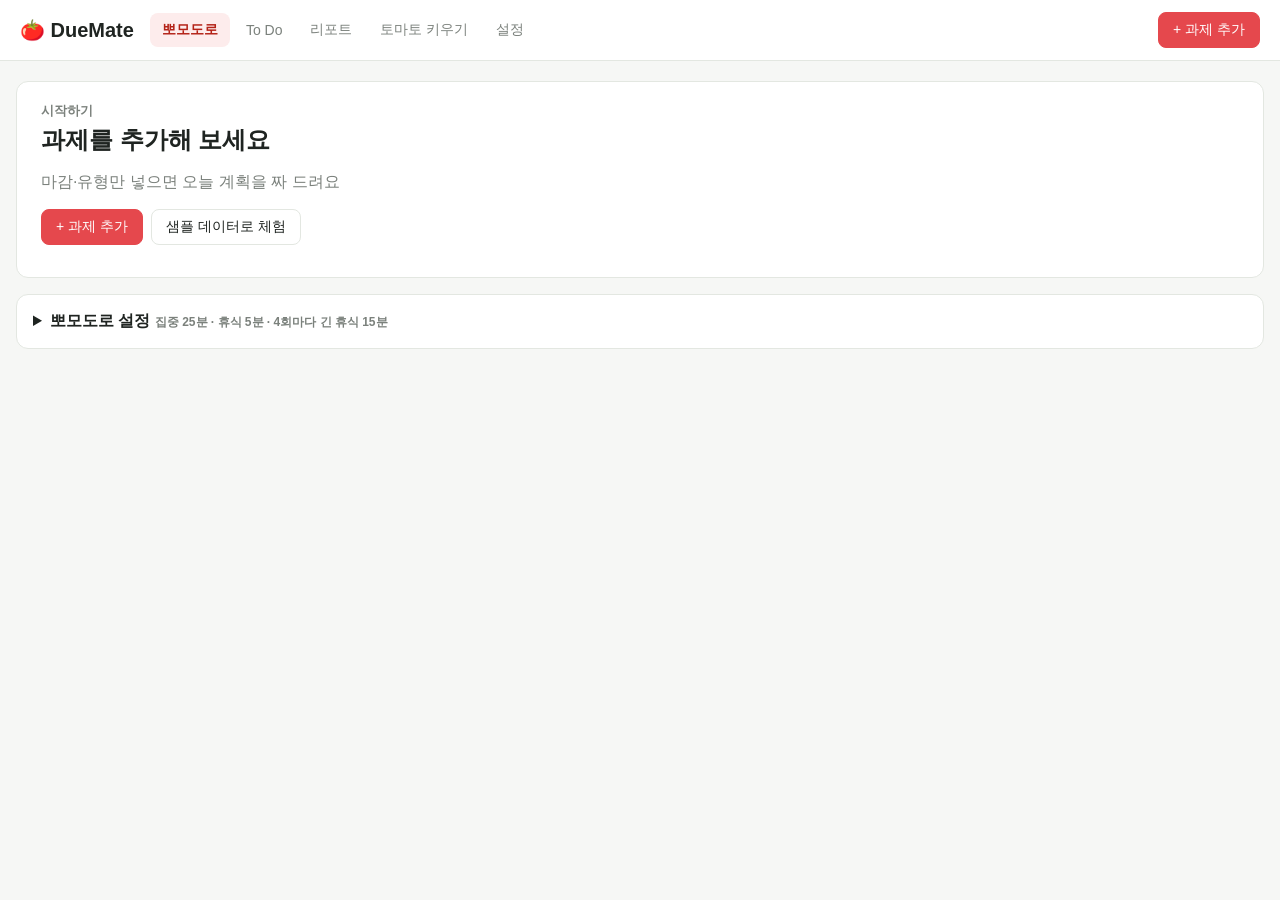
==== index.html @ 70f27c62 "feat: 화분에 매달린 토마토가 표정을 짓도록, 탭 제목은 DueMate로 고정 - 대표 토마토(씨앗 단계는 씨앗)가 가지에 매달려 단계별 표정(울상→활짝), 말풍선은 화분 옆 " ====
<!DOCTYPE html>
<html lang="ko">
<head>
  <meta charset="UTF-8">
  <meta name="viewport" content="width=device-width, initial-scale=1.0">
  <title>DueMate</title>
  <link rel="icon" type="image/svg+xml" href="favicon.svg">
  <link rel="stylesheet" href="css/style.css">
</head>
<body>
  <header class="topbar">
    <h1>🍅 DueMate</h1>
    <nav id="tabs">
      <button data-tab="pomodoro" class="active">뽀모도로</button>
      <button data-tab="todo">To Do</button>
      <button data-tab="report">리포트</button>
      <button data-tab="achieve">토마토 키우기</button>
      <button data-tab="settings">설정</button>
    </nav>
    <button id="pomo-chip" class="pomo-chip" data-tab="pomodoro" title="뽀모도로 탭에서 타이머 보기" hidden></button>
    <button class="btn primary" data-action="new-task">+ 과제 추가</button>
  </header>

  <main id="view"></main>

  <div id="modal" class="modal hidden"><div class="modal-box" id="modal-box"></div></div>
  <div id="toast" class="toast"></div>

  <script src="js/utils.js"></script>
  <script src="js/estimate.js"></script>
  <script src="js/store.js"></script>
  <script src="js/availability.js"></script>
  <script src="js/priority.js"></script>
  <script src="js/planner.js"></script>
  <script src="js/tasks.js"></script>
  <script src="js/dashboard.js"></script>
  <script src="js/calendar.js"></script>
  <script src="js/pomodoro.js"></script>
  <script src="js/stats.js"></script>
  <script src="js/achievements.js"></script>
  <script src="js/grades.js"></script>
  <script src="js/settings.js"></script>
  <script src="js/app.js"></script>
</body>
</html>
---- css/style.css ----
:root {
  /* 토마토 컨셉 2색: 빨강(실행·긴급) + 연두(진행·완료·휴식). 그 밖은 무채색 */
  --bg: #f6f7f5; --card: #fff; --text: #1f2421; --muted: #7b817c; --line: #e3e7e1;
  --red: #e5484d; --red-dark: #b42318; --red-weak: #fdecec;
  --green: #8bc34a; --green-dark: #558b2f; --green-weak: #eff7e4;
  --chart-green: #b3c99a; --chart-red: #e6a5a7; /* 그래프용: 채도를 낮춘 연두·빨강 */
  --primary: var(--green-dark); --primary-weak: var(--green-weak); --tomato: var(--red); --orange: var(--red);
  --radius: 12px;
}
[data-theme="dark"] {
  --bg: #141614; --card: #1c1f1c; --text: #e8ebe6; --muted: #959b94; --line: #2d322c;
  --red: #ff6b6b; --red-dark: #ff9b9b; --red-weak: #3b2122;
  --green: #9ccc65; --green-dark: #aed581; --green-weak: #263220;
  --chart-green: #6f8a5a; --chart-red: #a5585a;
}
* { box-sizing: border-box; }
body { margin: 0; font-family: -apple-system, "Pretendard", "Noto Sans KR", "Malgun Gothic", sans-serif; background: var(--bg); color: var(--text); padding-bottom: 32px; }

.topbar { position: sticky; top: 0; z-index: 10; display: flex; align-items: center; gap: 16px; padding: 12px 20px; background: var(--card); border-bottom: 1px solid var(--line); flex-wrap: wrap; }
.topbar h1 { font-size: 20px; margin: 0; }
#tabs { display: flex; gap: 4px; flex: 1; flex-wrap: wrap; }
#tabs button { border: 0; background: none; color: var(--muted); padding: 8px 12px; border-radius: 8px; cursor: pointer; font-size: 14px; }
#tabs button.active { background: var(--red-weak); color: var(--red-dark); font-weight: 700; }

main { max-width: 1100px; margin: 20px auto; padding: 0 16px; display: flex; flex-direction: column; gap: 16px; }
.panel, .card { background: var(--card); border: 1px solid var(--line); border-radius: var(--radius); padding: 16px; }
.panel h3 { margin: 0 0 12px; font-size: 16px; }
.cards { display: grid; grid-template-columns: repeat(auto-fit, minmax(180px, 1fr)); gap: 12px; }
.stat .num { font-size: 26px; font-weight: 800; color: var(--text); }
.grid2 { display: grid; grid-template-columns: 1fr 1fr; gap: 16px; }
@media (max-width: 760px) { .grid2 { grid-template-columns: 1fr; } .row { flex-direction: column; } }

.btn { border: 1px solid var(--line); background: var(--card); color: var(--text); padding: 8px 14px; border-radius: 8px; cursor: pointer; font-size: 14px; }
.btn:hover { border-color: var(--red); }
.btn.primary { background: var(--red); border-color: var(--red); color: #fff; }
.btn.danger { color: var(--red); }
.btn.sm { padding: 5px 10px; font-size: 13px; }
.btn.xs { padding: 2px 6px; font-size: 12px; }
.btn:disabled { opacity: .4; cursor: not-allowed; }
input, select, textarea { font: inherit; color: var(--text); background: var(--bg); border: 1px solid var(--line); border-radius: 8px; padding: 7px 10px; }

.toolbar { display: flex; gap: 8px; align-items: center; flex-wrap: wrap; margin-bottom: 12px; }
.spacer { flex: 1; }
.bar { height: 6px; background: var(--line); border-radius: 4px; overflow: hidden; margin-top: 6px; }
.bar span { display: block; height: 100%; background: var(--green); transition: width .3s; }

.task-list { display: flex; flex-direction: column; gap: 10px; }
.task { border: 1px solid var(--line); border-radius: 10px; padding: 12px; background: var(--card); }
.task.done { opacity: .6; }
.task.done .task-title { text-decoration: line-through; }
.task-head { display: flex; gap: 12px; align-items: flex-start; }
.task-head input[type=checkbox] { width: 18px; height: 18px; margin-top: 3px; }
.task-main { flex: 1; cursor: pointer; min-width: 0; }
.task-title { font-weight: 700; }
.task-meta { font-size: 13px; color: var(--muted); margin-top: 4px; }
.task-actions { display: flex; gap: 4px; }
.task-detail { margin-top: 12px; padding-top: 12px; border-top: 1px dashed var(--line); }
.task-detail h4 { margin: 8px 0 6px; font-size: 14px; }
.subtasks { list-style: none; padding: 0; margin: 0 0 8px; }
.subtasks li { display: flex; align-items: center; gap: 6px; padding: 4px 0; }
.subtasks li span { flex: 1; }
.subtasks li.done span { text-decoration: line-through; color: var(--muted); }
.logs { margin: 0; padding-left: 18px; font-size: 13px; }

.badge { display: inline-block; font-size: 11px; padding: 2px 7px; border-radius: 10px; background: var(--primary-weak); color: var(--primary); font-weight: 600; margin-left: 4px; vertical-align: middle; }
.badge.lv-high { background: var(--red); color: #fff; }
.badge.lv-mid { background: var(--red-weak); color: var(--red-dark); }
.red { color: var(--red); } .orange { color: var(--orange); } .green { color: var(--green); } .tomato { color: var(--tomato) !important; }
.muted { color: var(--muted); } .small { font-size: 12px; }
.pre { white-space: pre-wrap; margin: 0; }
.empty { color: var(--muted); text-align: center; padding: 16px; }

.alerts { display: flex; flex-direction: column; gap: 8px; }
.alert { padding: 10px 14px; border-radius: 10px; font-size: 14px; }
.alert.danger { background: var(--red-weak); color: var(--red-dark); border: 1px solid var(--red); }
.alert.warn { background: var(--red-weak); color: var(--red-dark); }
.alert.info { background: var(--green-weak); color: var(--green-dark); }

.rec { padding: 10px 12px; border-radius: 10px; background: var(--bg); margin-bottom: 8px; }
.rec p { margin: 4px 0 0; font-size: 13px; }
.mini { list-style: none; padding: 0; margin: 0 0 12px; }
.mini li { display: flex; justify-content: space-between; gap: 8px; padding: 6px 0; border-bottom: 1px solid var(--line); font-size: 14px; }
.mini li.done { text-decoration: line-through; color: var(--muted); }

.hrow { display: grid; grid-template-columns: 90px 1fr 140px; gap: 10px; align-items: center; font-size: 13px; margin: 6px 0; }
.htrack { height: 14px; background: var(--line); border-radius: 7px; overflow: hidden; }
.hfill { height: 100%; background: var(--chart-green); }
.hfill.over { background: var(--chart-red); }
.vchart { display: flex; gap: 6px; align-items: flex-end; height: 180px; }
.vcol { flex: 1; display: flex; flex-direction: column; align-items: center; height: 100%; min-width: 0; }
.vbar-wrap { flex: 1; width: 100%; display: flex; align-items: flex-end; }
.vbar { width: 100%; background: var(--chart-green); border-radius: 6px 6px 0 0; min-height: 2px; }
.vval { font-size: 12px; font-weight: 700; }
.vlabel { font-size: 11px; color: var(--muted); white-space: nowrap; }

.cal-grid { display: grid; grid-template-columns: repeat(7, 1fr); gap: 4px; }
.cal-dow { text-align: center; font-size: 12px; color: var(--muted); padding: 4px; }
.cal-cell { min-height: 90px; border: 1px solid var(--line); border-radius: 8px; padding: 4px; cursor: pointer; overflow: hidden; }
.cal-grid.week .cal-cell { min-height: 220px; }
.cal-cell.other { opacity: .4; }
.cal-cell.today { border: 2px solid var(--red); }
.cal-cell.selected { background: var(--primary-weak); }
.cal-cell.clash { box-shadow: inset 0 0 0 1px var(--red); }
.cal-date { font-size: 12px; font-weight: 700; margin-bottom: 2px; }
.clash-tag { font-size: 10px; color: #fff; background: var(--red); border-radius: 6px; padding: 0 4px; }
.chip { font-size: 11px; background: var(--primary); color: #fff; border-radius: 4px; padding: 1px 4px; margin-bottom: 2px; white-space: nowrap; overflow: hidden; text-overflow: ellipsis; }
.chip.exam { background: var(--red); }
.chip.done { background: var(--line); color: var(--muted); text-decoration: line-through; }
.cal-title { margin: 0; min-width: 160px; text-align: center; }

.table { width: 100%; border-collapse: collapse; font-size: 14px; }
.table th, .table td { border-bottom: 1px solid var(--line); padding: 6px; text-align: left; }
.table input { width: 100%; }
.inline { display: flex; gap: 6px; flex-wrap: wrap; margin-top: 8px; }
.days { display: grid; grid-template-columns: repeat(7, 1fr); gap: 8px; }
.days label { display: flex; flex-direction: column; font-size: 13px; gap: 4px; }
.days input { width: 100%; }
.chips { display: flex; gap: 6px; flex-wrap: wrap; }
.chip-tag { display: inline-flex; align-items: center; gap: 4px; background: var(--primary-weak); color: var(--primary); border-radius: 14px; padding: 3px 4px 3px 10px; font-size: 13px; }

.form { display: flex; flex-direction: column; gap: 10px; }
.form label { display: flex; flex-direction: column; gap: 4px; font-size: 13px; flex: 1; }
.row { display: flex; gap: 10px; }
.modal { position: fixed; inset: 0; background: rgba(0,0,0,.45); display: flex; align-items: center; justify-content: center; z-index: 50; padding: 16px; }
.modal-box { background: var(--card); border-radius: 14px; padding: 20px; width: 100%; max-width: 560px; max-height: 90vh; overflow: auto; }
.modal-box h3 { margin-top: 0; }
.modal-actions { display: flex; justify-content: flex-end; gap: 8px; }
.hidden { display: none !important; }

.mono { font-family: ui-monospace, Consolas, monospace; font-size: 24px; font-weight: 700; font-variant-numeric: tabular-nums; }
.toast { position: fixed; top: 70px; left: 50%; transform: translateX(-50%) translateY(-20px); background: #222; color: #fff; padding: 10px 16px; border-radius: 10px; opacity: 0; transition: .25s; pointer-events: none; z-index: 60; }
.toast.show { opacity: 1; transform: translateX(-50%) translateY(0); }
.toast.actionable { pointer-events: auto; }
.toast-btn { margin-left: 10px; border: 0; background: none; color: var(--green); font-weight: 700; cursor: pointer; font-size: 14px; }

.seg { display: inline-flex; border: 1px solid var(--line); border-radius: 8px; overflow: hidden; }
.seg button { border: 0; background: var(--card); color: var(--muted); padding: 6px 12px; cursor: pointer; font-size: 13px; }
.seg button.on { background: var(--red); color: #fff; font-weight: 700; }
.check { display: inline-flex; align-items: center; gap: 6px; font-size: 13px; margin-right: 12px; }
.table-wrap { overflow-x: auto; }
.table tfoot td { border-bottom: 0; font-weight: 600; }
.cap-table input { width: 80px; }
.right { text-align: right; }
.panel h4 { margin: 16px 0 8px; font-size: 14px; }
.sched { display: flex; flex-direction: column; gap: 6px; }
.sched-row { display: flex; gap: 10px; align-items: center; }
.sched-row > b { width: 20px; font-size: 13px; }

.btn.lg { padding: 12px 20px; font-size: 16px; font-weight: 700; }
.hero { padding: 20px 24px; }
.hero h2 { margin: 4px 0 6px; font-size: 24px; }
.hero-label { font-size: 13px; font-weight: 700; color: var(--muted); }
.hero-main { display: flex; gap: 20px; align-items: center; flex-wrap: wrap; }
.hero-text { flex: 1; min-width: 260px; }
.hero-why { margin: 10px 0 6px; font-size: 14px; }
.slots { display: flex; flex-direction: column; }
.slot { display: grid; grid-template-columns: 110px 1fr auto auto; gap: 12px; align-items: center; padding: 8px 4px; border-bottom: 1px solid var(--line); font-size: 14px; }
.slot:last-child { border-bottom: 0; }
.slot.active .slot-time, .slot.active .slot-title { color: var(--tomato); }
.slot-time { font-variant-numeric: tabular-nums; font-weight: 700; }
.slot-title { min-width: 0; overflow: hidden; text-overflow: ellipsis; white-space: nowrap; }
.slot-pomo { font-size: 13px; color: var(--tomato); font-weight: 700; }
.mini li .btn { flex-shrink: 0; }
@media (max-width: 760px) {
  .slot { grid-template-columns: 90px 1fr auto; }
  .slot .slot-pomo { display: none; }
  .meta-sub { display: block; }
  .pomo { width: 100%; }
}

.pomo-ring svg { width: 100%; height: 100%; transform: rotate(-90deg); }
.phase-short .ring-fg, .phase-long .ring-fg { stroke: var(--green); }
.pomo-center { position: absolute; inset: 0; display: flex; flex-direction: column; align-items: center; justify-content: center; gap: 2px; }
.pomo-label { font-size: 12px; color: var(--muted); }
.phase-focus .pomo-label { color: var(--tomato); font-weight: 700; }
.phase-short .pomo-label, .phase-long .pomo-label { color: var(--green); font-weight: 700; }
.pomo-chip { border: 1px solid var(--line); background: var(--card); color: var(--tomato); border-radius: 16px; padding: 5px 12px; font-size: 13px; font-weight: 700; cursor: pointer; font-variant-numeric: tabular-nums; }
.pomo-chip.phase-short, .pomo-chip.phase-long { color: var(--green); }

.est-box { border: 1px solid var(--line); border-radius: 10px; padding: 10px 12px; display: flex; flex-direction: column; gap: 6px; }
.est-row { display: flex; align-items: center; gap: 8px; flex-wrap: wrap; }
.est-row input[type=number] { width: 90px; }
.more summary { cursor: pointer; font-size: 13px; color: var(--muted); }
.more[open] { display: flex; flex-direction: column; gap: 10px; }
.cal-box { margin: 4px 0 12px; }
.form label.check { flex-direction: row; flex: 0 0 auto; align-items: center; }

.pomo-settings summary { cursor: pointer; font-weight: 700; }

/* 과제 슬라이드 */
.carousel { position: relative; padding: 18px 64px 14px; }
.car-viewport { overflow: hidden; touch-action: pan-y; cursor: grab; }
.car-viewport:active { cursor: grabbing; }
.car-track { display: flex; transition: transform .35s ease; }
.slide { flex: 0 0 100%; min-width: 0; display: flex; flex-direction: column; align-items: center; text-align: center; gap: 14px; padding: 4px 8px; user-select: none; }
.slide-head h2 { margin: 6px 0 4px; font-size: 24px; }
.slide-foot { display: flex; align-items: center; gap: 12px; flex-wrap: wrap; justify-content: center; }
.car-nav { position: absolute; top: 45%; transform: translateY(-50%); width: 44px; height: 44px; border-radius: 50%; border: 1px solid var(--line); background: var(--card); color: var(--text); font-size: 26px; line-height: 1; cursor: pointer; }
.car-nav:disabled { opacity: .25; cursor: default; }
.car-nav.prev { left: 12px; } .car-nav.next { right: 12px; }
.car-dots { display: flex; justify-content: center; gap: 6px; margin-top: 14px; flex-wrap: wrap; }
.dot { width: 8px; height: 8px; border-radius: 4px; border: 0; padding: 0; background: var(--line); cursor: pointer; transition: width .2s; }
.dot.on { width: 22px; background: var(--red); }
/* 짧은 태그 */
.tags { display: flex; flex-wrap: wrap; gap: 6px; justify-content: center; margin-top: 8px; }
.task-detail .tags { justify-content: flex-start; }
.tag { font-size: 12px; padding: 3px 9px; border-radius: 12px; border: 1px solid var(--line); background: var(--card); }
.tag.warn { color: var(--red-dark); border-color: var(--red-weak); background: var(--red-weak); }
.tag.danger { color: var(--red); border-color: var(--red); }
.tag.verdict-high { background: var(--red); border-color: var(--red); color: #fff; font-weight: 700; }
.tag.verdict-mid { background: var(--card); border-color: var(--red); color: var(--red); font-weight: 700; }
.tag.verdict-low { background: var(--green-dark); border-color: var(--green-dark); color: #fff; font-weight: 700; }
/* 큰 원형 타이머 (버튼은 원 안) */
.pomo { display: flex; flex-direction: column; align-items: center; gap: 8px; }
.pomo-ring { position: relative; width: 300px; height: 300px; max-width: 80vw; max-height: 80vw; }
.ring-outer-bg { fill: none; stroke: var(--line); stroke-width: 4; opacity: .6; }
.ring-outer { fill: none; stroke: var(--green); stroke-width: 4; stroke-linecap: round; }
.ring-bg { fill: none; stroke: var(--line); stroke-width: 12; }
.ring-fg { fill: none; stroke: var(--tomato); stroke-width: 12; stroke-linecap: round; transition: stroke-dashoffset 1s linear; }
.pomo-time { font-size: 56px; font-weight: 800; font-variant-numeric: tabular-nums; line-height: 1.1; }
.pomo-label { font-size: 13px; }
.ring-btns { display: flex; gap: 6px; margin-top: 10px; }
.ring-btn { border: 1px solid var(--line); background: var(--card); color: var(--text); border-radius: 18px; padding: 7px 13px; font-size: 13px; cursor: pointer; }
.ring-btn:hover { border-color: var(--tomato); }
.ring-btn.main { background: var(--tomato); border-color: var(--tomato); color: #fff; font-weight: 700; }
.phase-short .ring-btn.main, .phase-long .ring-btn.main { background: var(--green-dark); border-color: var(--green-dark); }
.pomo-meta { font-size: 12px; color: var(--muted); }
@media (max-width: 760px) {
  .carousel { padding: 14px 8px 12px; }
  .car-nav { display: none; }
  .pomo-time { font-size: 44px; }
}

/* 뽀모도로 탭 좌우 배치 */
main[data-current="pomodoro"] { max-width: 1320px; }
.focus-layout { display: grid; grid-template-columns: minmax(0, 1.1fr) minmax(0, 1fr); gap: 16px; align-items: start; }
.focus-main { position: sticky; top: 76px; }
.focus-side { display: flex; flex-direction: column; gap: 16px; min-width: 0; }
.focus-side .slot { grid-template-columns: 96px 1fr auto auto; }
@media (max-width: 980px) {
  .focus-layout { grid-template-columns: 1fr; }
  .focus-main { position: static; }
}

/* 오늘 계획 직접 수정 */
.plan-mode { font-size: 11px; padding: 2px 8px; border-radius: 10px; background: var(--bg); border: 1px solid var(--line); color: var(--muted); }
.plan-mode.edited { background: var(--primary-weak); color: var(--primary); border-color: transparent; font-weight: 700; }
.plan-slot { grid-template-columns: 88px 1fr auto auto !important; }
.plan-slot .slot-title { cursor: pointer; }
.plan-slot .slot-title:hover { text-decoration: underline; }
.plan-ctl { display: inline-flex; align-items: center; gap: 2px; }
.icon-btn { width: 24px; height: 24px; border: 1px solid var(--line); background: var(--card); color: var(--text); border-radius: 6px; cursor: pointer; font-size: 12px; line-height: 1; padding: 0; }
.icon-btn:hover { border-color: var(--red); }
.plan-extra { display: flex; gap: 6px; flex-wrap: wrap; align-items: center; margin-top: 8px; }
.plan-add { font-size: 13px; padding: 5px 8px; }
/* 성과 탭 */
.big-count { font-size: 18px; margin: 4px 0 8px; }
.big-count b { font-size: 44px; color: var(--tomato); }
.goal-bar { height: 10px; }
.goal-bar span { background: var(--tomato); }
.week-days { display: grid; grid-template-columns: repeat(7, 1fr); gap: 6px; margin-top: 14px; }
.wd { display: flex; flex-direction: column; align-items: center; gap: 2px; font-size: 12px; }
.wd-bar { width: 100%; height: 70px; background: var(--bg); border-radius: 6px; display: flex; align-items: flex-end; overflow: hidden; }
.wd-bar span { width: 100%; background: var(--chart-red); border-radius: 6px 6px 0 0; }
.wd.today span:last-child { color: var(--tomato); font-weight: 700; }
.wd.future { opacity: .4; }
.stat-grid { display: grid; grid-template-columns: repeat(2, 1fr); gap: 12px; }
.stat-grid .num { font-size: 26px; font-weight: 800; color: var(--text); }
.stat-grid small { font-size: 13px; margin-left: 2px; }
.badges { display: grid; grid-template-columns: repeat(auto-fill, minmax(150px, 1fr)); gap: 10px; }
.badge-card { border: 1px solid var(--line); border-radius: 12px; padding: 12px; display: flex; flex-direction: column; align-items: center; gap: 2px; text-align: center; opacity: .4; filter: grayscale(1); }
.badge-card.on { opacity: 1; filter: none; border-color: var(--red); background: var(--red-weak); }
.badge-card .bi { font-size: 30px; }

/* 단계 진행 */
.step { display: inline-flex; align-items: center; gap: 8px; flex-wrap: wrap; justify-content: center; }
.step-count { font-size: 11px; font-weight: 700; color: var(--primary); background: var(--primary-weak); border-radius: 10px; padding: 2px 8px; }
.step-ask { display: flex; align-items: center; gap: 8px; flex-wrap: wrap; justify-content: center; border: 1px solid var(--tomato); border-radius: 10px; padding: 8px 12px; font-size: 14px; }

/* 요일 여러 개 선택 */
.daychks { display: inline-flex; gap: 3px; }
.daychk input { display: none; }
.daychk span { display: inline-block; width: 30px; text-align: center; padding: 6px 0; border: 1px solid var(--line); border-radius: 8px; cursor: pointer; font-size: 13px; }
.daychk input:checked + span { background: var(--red); border-color: var(--red); color: #fff; font-weight: 700; }
.sub-edit { flex: 1; margin: 0; }
.sub-edit input { flex: 1; }
.chip.event { background: var(--line); color: var(--text); }
.backup-alert { display: flex; align-items: center; gap: 8px; flex-wrap: wrap; }

/* 토마토 키우기 */
.plant-card { display: flex; flex-direction: column; align-items: center; }
.plant-card .toolbar { width: 100%; }
.plant { width: 220px; height: 240px; }
.plant-stage { font-size: 14px; }
.plant-stage b { color: var(--red); }
.pl-stem { fill: none; stroke: var(--green-dark); stroke-width: 4; stroke-linecap: round; }
.pl-leaf { fill: var(--green); }
.pl-bud { fill: var(--green-dark); }
.pl-green { fill: var(--green); stroke: var(--green-dark); stroke-width: 1.5; }
.pl-fruit { fill: var(--red); }
.pl-cap { fill: none; stroke: var(--green-dark); stroke-width: 2; stroke-linecap: round; }
.pl-seed { fill: var(--green); stroke: var(--green-dark); stroke-width: 1.5; }
.pl-soil { fill: var(--muted); opacity: .5; }
.pl-pot { fill: var(--line); stroke: var(--muted); stroke-width: 1.5; }
/* 일정: 하루만 / 매주 / 매월 */
.rsegs { display: inline-flex; border: 1px solid var(--line); border-radius: 8px; overflow: hidden; }
.rseg input { display: none; }
.rseg span { display: inline-block; padding: 6px 10px; font-size: 13px; cursor: pointer; }
.rseg input:checked + span { background: var(--red); color: #fff; font-weight: 700; }
.sched-form .f-once, .sched-form .f-weekly, .sched-form .f-monthly { display: none; align-items: center; gap: 4px; font-size: 13px; }
.sched-form[data-mode="once"] .f-once, .sched-form[data-mode="weekly"] .f-weekly, .sched-form[data-mode="monthly"] .f-monthly { display: inline-flex; }
.sched-row > b { width: 32px; }

/* 토마토 표정 + 말풍선, 단계 기준 */
.plant-wrap { display: flex; align-items: flex-start; justify-content: center; gap: 0; }
.tf-eye { fill: #2b1d1d; }
.tf-line { fill: none; stroke: #2b1d1d; stroke-width: 1.6; stroke-linecap: round; vector-effect: non-scaling-stroke; }
.tf-tear { fill: #fff; opacity: .9; }
.tf-blush { fill: #fff; opacity: .35; }
.bubble { position: relative; align-self: flex-start; margin-top: 40px; max-width: 150px; background: var(--card); border: 1px solid var(--line); border-radius: 12px; padding: 8px 10px; font-size: 13px; text-align: center; }
.bubble::before { content: ""; position: absolute; left: -6px; top: 14px; transform: rotate(45deg); width: 10px; height: 10px; background: var(--card); border-left: 1px solid var(--line); border-bottom: 1px solid var(--line); }
.pl-stem.thin { stroke-width: 2.5; }
.stage-rule { display: flex; flex-wrap: wrap; justify-content: center; gap: 4px; margin: 10px 0 4px; }
.stage-rule span { display: flex; flex-direction: column; align-items: center; font-size: 11px; padding: 4px 7px; border-radius: 8px; border: 1px solid var(--line); color: var(--muted); }
.stage-rule span small { font-size: 10px; }
.stage-rule span.past { color: var(--green-dark); border-color: var(--green-weak); background: var(--green-weak); }
.stage-rule span.on { color: #fff; background: var(--red); border-color: var(--red); font-weight: 700; }
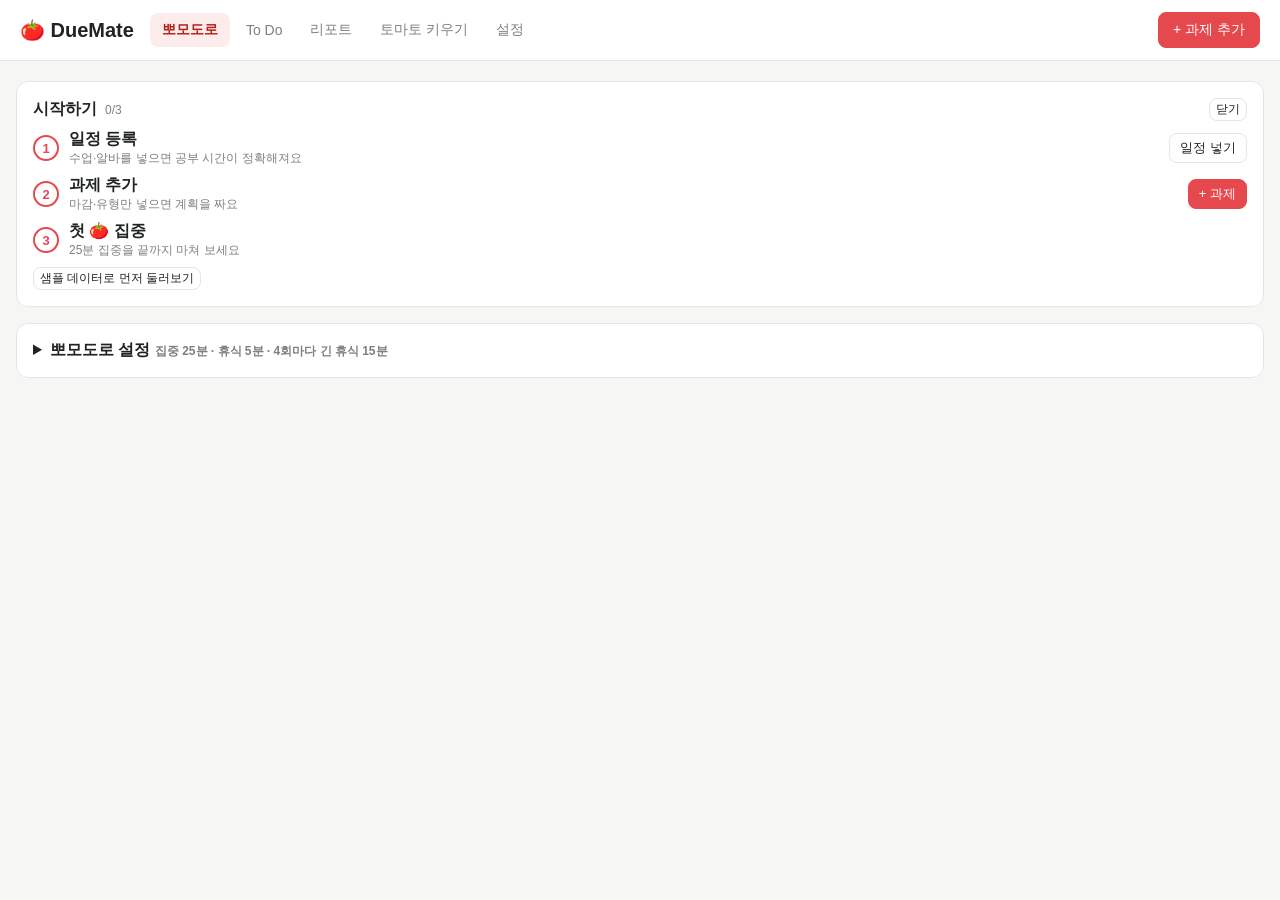
==== commit 5d532a05: "fix: 배포 후 옛 화면이 보이던 캐시 문제 해결, 배지를 메달 모양으로 - index.html의 css/js 주소에 ?v= 버전을 붙여 새 배포 시 브라우저가 새 파일을 받도록" ====
--- a/index.html
+++ b/index.html
@@ -5,7 +5,8 @@
   <meta name="viewport" content="width=device-width, initial-scale=1.0">
   <title>DueMate</title>
   <link rel="icon" type="image/svg+xml" href="favicon.svg">
-  <link rel="stylesheet" href="css/style.css">
+  <!-- ?v= 는 배포 버전: 바꾸면 브라우저가 캐시된 옛 파일 대신 새 파일을 받는다 -->
+  <link rel="stylesheet" href="css/style.css?v=20261101-2">
 </head>
 <body>
   <header class="topbar">
@@ -26,20 +27,20 @@
   <div id="modal" class="modal hidden"><div class="modal-box" id="modal-box"></div></div>
   <div id="toast" class="toast"></div>
 
-  <script src="js/utils.js"></script>
-  <script src="js/estimate.js"></script>
-  <script src="js/store.js"></script>
-  <script src="js/availability.js"></script>
-  <script src="js/priority.js"></script>
-  <script src="js/planner.js"></script>
-  <script src="js/tasks.js"></script>
-  <script src="js/dashboard.js"></script>
-  <script src="js/calendar.js"></script>
-  <script src="js/pomodoro.js"></script>
-  <script src="js/stats.js"></script>
-  <script src="js/achievements.js"></script>
-  <script src="js/grades.js"></script>
-  <script src="js/settings.js"></script>
-  <script src="js/app.js"></script>
+  <script src="js/utils.js?v=20261101-2"></script>
+  <script src="js/estimate.js?v=20261101-2"></script>
+  <script src="js/store.js?v=20261101-2"></script>
+  <script src="js/availability.js?v=20261101-2"></script>
+  <script src="js/priority.js?v=20261101-2"></script>
+  <script src="js/planner.js?v=20261101-2"></script>
+  <script src="js/tasks.js?v=20261101-2"></script>
+  <script src="js/dashboard.js?v=20261101-2"></script>
+  <script src="js/calendar.js?v=20261101-2"></script>
+  <script src="js/pomodoro.js?v=20261101-2"></script>
+  <script src="js/stats.js?v=20261101-2"></script>
+  <script src="js/achievements.js?v=20261101-2"></script>
+  <script src="js/grades.js?v=20261101-2"></script>
+  <script src="js/settings.js?v=20261101-2"></script>
+  <script src="js/app.js?v=20261101-2"></script>
 </body>
 </html>
--- a/css/style.css
+++ b/css/style.css
@@ -28,7 +28,7 @@
 .cards { display: grid; grid-template-columns: repeat(auto-fit, minmax(180px, 1fr)); gap: 12px; }
 .stat .num { font-size: 26px; font-weight: 800; color: var(--text); }
 .grid2 { display: grid; grid-template-columns: 1fr 1fr; gap: 16px; }
-@media (max-width: 760px) { .grid2 { grid-template-columns: 1fr; } .row { flex-direction: column; } }
+@media (max-width: 760px) { .grid2 { grid-template-columns: minmax(0, 1fr); } .row { flex-direction: column; } }
 
 .btn { border: 1px solid var(--line); background: var(--card); color: var(--text); padding: 8px 14px; border-radius: 8px; cursor: pointer; font-size: 14px; }
 .btn:hover { border-color: var(--red); }
@@ -238,7 +238,7 @@
 .focus-side { display: flex; flex-direction: column; gap: 16px; min-width: 0; }
 .focus-side .slot { grid-template-columns: 96px 1fr auto auto; }
 @media (max-width: 980px) {
-  .focus-layout { grid-template-columns: 1fr; }
+  .focus-layout { grid-template-columns: minmax(0, 1fr); } /* 1fr이면 슬라이드 전체 너비만큼 칸이 늘어나 화면 밖으로 밀림 */
   .focus-main { position: static; }
 }
 
@@ -268,9 +268,18 @@
 .stat-grid .num { font-size: 26px; font-weight: 800; color: var(--text); }
 .stat-grid small { font-size: 13px; margin-left: 2px; }
 .badges { display: grid; grid-template-columns: repeat(auto-fill, minmax(150px, 1fr)); gap: 10px; }
-.badge-card { border: 1px solid var(--line); border-radius: 12px; padding: 12px; display: flex; flex-direction: column; align-items: center; gap: 2px; text-align: center; opacity: .4; filter: grayscale(1); }
-.badge-card.on { opacity: 1; filter: none; border-color: var(--red); background: var(--red-weak); }
-.badge-card .bi { font-size: 30px; }
+.badge-card { position: relative; z-index: 0; /* 리본이 패널 뒤로 숨지 않게 카드마다 레이어 */ padding: 8px 4px; display: flex; flex-direction: column; align-items: center; gap: 2px; text-align: center; opacity: .4; filter: grayscale(1); }
+.badge-card.on { opacity: 1; filter: none; }
+/* 메달: 바깥 고리 + 안쪽 가는 고리, 아래 리본 두 갈래 */
+.badge-card .bi { position: relative; width: 70px; height: 70px; margin-bottom: 16px; border-radius: 50%; display: flex; align-items: center; justify-content: center; font-size: 30px;
+  background: var(--card); border: 3px solid var(--muted); box-shadow: inset 0 0 0 4px var(--card), inset 0 0 0 5.5px var(--line); }
+.badge-card .bi::before, .badge-card .bi::after { content: ""; position: absolute; bottom: -17px; width: 15px; height: 22px; background: var(--muted); z-index: -1;
+  clip-path: polygon(0 0, 100% 0, 100% 100%, 50% 78%, 0 100%); }
+.badge-card .bi::before { left: 15px; transform: rotate(12deg); }
+.badge-card .bi::after { right: 15px; transform: rotate(-12deg); }
+.badge-card.on .bi { border-color: var(--green-dark); box-shadow: inset 0 0 0 4px var(--card), inset 0 0 0 5.5px var(--green); }
+.badge-card.on .bi::before { background: var(--green-dark); }
+.badge-card.on .bi::after { background: var(--green); }
 
 /* 단계 진행 */
 .step { display: inline-flex; align-items: center; gap: 8px; flex-wrap: wrap; justify-content: center; }
@@ -325,3 +334,49 @@
 .stage-rule span small { font-size: 10px; }
 .stage-rule span.past { color: var(--green-dark); border-color: var(--green-weak); background: var(--green-weak); }
 .stage-rule span.on { color: #fff; background: var(--red); border-color: var(--red); font-weight: 700; }
+
+/* 키보드 포커스 표시, 터치 기기에서 작은 버튼 키우기 */
+:focus-visible { outline: 2px solid var(--red); outline-offset: 2px; }
+@media (pointer: coarse) {
+  .icon-btn { width: 34px; height: 34px; font-size: 14px; }
+  .btn.xs { padding: 6px 10px; font-size: 13px; }
+}
+
+/* 휴대폰: 상단은 로고·과제 추가만, 탭은 하단 고정 바 */
+@media (max-width: 760px) {
+  body { padding-bottom: calc(76px + env(safe-area-inset-bottom, 0px)); }
+  .topbar { padding: 10px 14px; gap: 8px; flex-wrap: nowrap; }
+  .topbar h1 { font-size: 18px; white-space: nowrap; }
+  .topbar h1 .badge { display: none; }
+  .topbar .btn.primary { margin-left: auto; padding: 7px 12px; }
+  #tabs { position: fixed; left: 0; right: 0; bottom: 0; z-index: 30; flex-wrap: nowrap; gap: 0; background: var(--card); border-top: 1px solid var(--line); padding: 4px 4px calc(4px + env(safe-area-inset-bottom, 0px)); }
+  #tabs button { flex: 1; padding: 10px 2px; font-size: 12px; border-radius: 10px; white-space: nowrap; }
+  main { margin: 12px auto; padding: 0 12px; }
+  .panel, .card { padding: 14px; }
+  .toolbar select { flex: 1 1 140px; min-width: 0; }
+  .task-head { flex-wrap: wrap; }
+  .task-main { flex: 1 1 calc(100% - 40px); }
+  .task-actions { width: 100%; justify-content: flex-end; }
+  .meta-sub { display: block; white-space: nowrap; overflow: hidden; text-overflow: ellipsis; }
+  .plan-slot { grid-template-columns: 1fr auto !important; }
+  .plan-slot .slot-time { grid-column: 1 / -1; font-size: 13px; }
+  .pomo-ring { width: 260px; height: 260px; }
+  .slide-head h2 { font-size: 20px; }
+  .daychks { flex-wrap: wrap; }
+  .sched-form > * { flex: 1 1 auto; }
+}
+
+.btn.danger-solid { background: var(--red); border-color: var(--red); color: #fff; font-weight: 700; }
+.confirm h3 { margin-bottom: 6px; }
+.confirm p { margin: 0 0 16px; }
+.modal-box:has(.confirm) { max-width: 380px; }
+
+/* 처음 사용 안내 */
+.steps { list-style: none; margin: 0 0 8px; padding: 0; display: flex; flex-direction: column; gap: 8px; }
+.steps li { display: flex; align-items: center; gap: 10px; }
+.step-no { width: 26px; height: 26px; border-radius: 50%; display: inline-flex; align-items: center; justify-content: center; font-weight: 700; font-size: 13px; border: 2px solid var(--red); color: var(--red); flex-shrink: 0; }
+.steps li.done .step-no { background: var(--green-dark); border-color: var(--green-dark); color: #fff; }
+.steps li.done .step-text b { color: var(--muted); text-decoration: line-through; }
+.step-text { flex: 1; display: flex; flex-direction: column; }
+.target-box { margin-top: 12px; padding: 10px 12px; border: 1px solid var(--line); border-radius: 10px; font-size: 14px; display: flex; align-items: center; gap: 6px; flex-wrap: wrap; }
+.target-box input { width: 64px; }
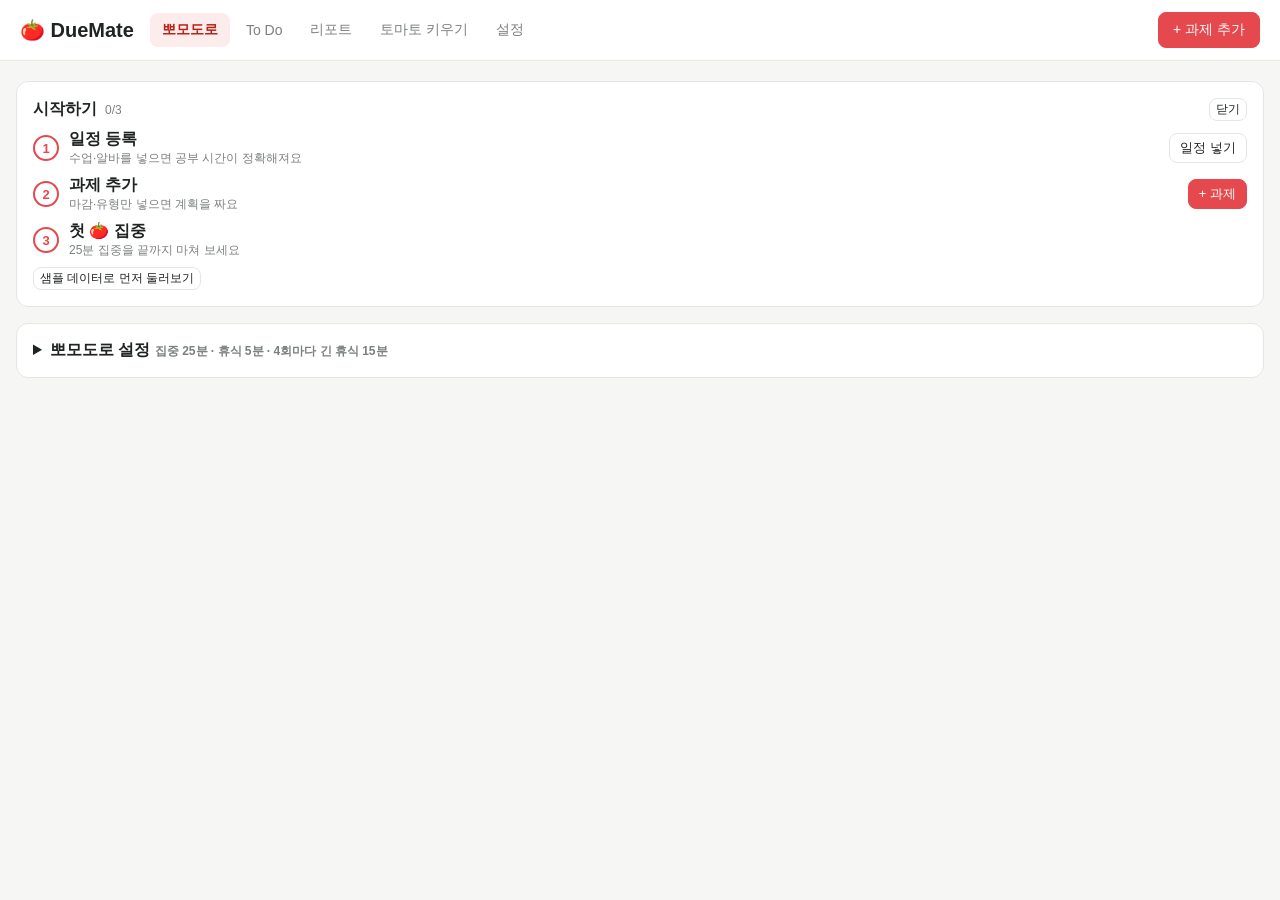
==== commit 4aa2b7f4: "style: 배지 메달 고리·리본을 주황~갈색(동메달)으로 - 딴 배지: 주황 바깥 고리, 연한 주황 안쪽 고리, 갈색·주황 리본, 은은한 그림자 - 메달 색은 2색 규칙의 예외로" ====
--- a/index.html
+++ b/index.html
@@ -6,7 +6,7 @@
   <title>DueMate</title>
   <link rel="icon" type="image/svg+xml" href="favicon.svg">
   <!-- ?v= 는 배포 버전: 바꾸면 브라우저가 캐시된 옛 파일 대신 새 파일을 받는다 -->
-  <link rel="stylesheet" href="css/style.css?v=20261101-2">
+  <link rel="stylesheet" href="css/style.css?v=20261101-3">
 </head>
 <body>
   <header class="topbar">
@@ -27,20 +27,20 @@
   <div id="modal" class="modal hidden"><div class="modal-box" id="modal-box"></div></div>
   <div id="toast" class="toast"></div>
 
-  <script src="js/utils.js?v=20261101-2"></script>
-  <script src="js/estimate.js?v=20261101-2"></script>
-  <script src="js/store.js?v=20261101-2"></script>
-  <script src="js/availability.js?v=20261101-2"></script>
-  <script src="js/priority.js?v=20261101-2"></script>
-  <script src="js/planner.js?v=20261101-2"></script>
-  <script src="js/tasks.js?v=20261101-2"></script>
-  <script src="js/dashboard.js?v=20261101-2"></script>
-  <script src="js/calendar.js?v=20261101-2"></script>
-  <script src="js/pomodoro.js?v=20261101-2"></script>
-  <script src="js/stats.js?v=20261101-2"></script>
-  <script src="js/achievements.js?v=20261101-2"></script>
-  <script src="js/grades.js?v=20261101-2"></script>
-  <script src="js/settings.js?v=20261101-2"></script>
-  <script src="js/app.js?v=20261101-2"></script>
+  <script src="js/utils.js?v=20261101-3"></script>
+  <script src="js/estimate.js?v=20261101-3"></script>
+  <script src="js/store.js?v=20261101-3"></script>
+  <script src="js/availability.js?v=20261101-3"></script>
+  <script src="js/priority.js?v=20261101-3"></script>
+  <script src="js/planner.js?v=20261101-3"></script>
+  <script src="js/tasks.js?v=20261101-3"></script>
+  <script src="js/dashboard.js?v=20261101-3"></script>
+  <script src="js/calendar.js?v=20261101-3"></script>
+  <script src="js/pomodoro.js?v=20261101-3"></script>
+  <script src="js/stats.js?v=20261101-3"></script>
+  <script src="js/achievements.js?v=20261101-3"></script>
+  <script src="js/grades.js?v=20261101-3"></script>
+  <script src="js/settings.js?v=20261101-3"></script>
+  <script src="js/app.js?v=20261101-3"></script>
 </body>
 </html>
--- a/css/style.css
+++ b/css/style.css
@@ -4,6 +4,7 @@
   --red: #e5484d; --red-dark: #b42318; --red-weak: #fdecec;
   --green: #8bc34a; --green-dark: #558b2f; --green-weak: #eff7e4;
   --chart-green: #b3c99a; --chart-red: #e6a5a7; /* 그래프용: 채도를 낮춘 연두·빨강 */
+  --medal: #c27c2c; --medal-light: #e2a95a; --medal-dark: #8a5418; /* 배지 메달용 주황~갈색 (2색 규칙의 예외) */
   --primary: var(--green-dark); --primary-weak: var(--green-weak); --tomato: var(--red); --orange: var(--red);
   --radius: 12px;
 }
@@ -12,6 +13,7 @@
   --red: #ff6b6b; --red-dark: #ff9b9b; --red-weak: #3b2122;
   --green: #9ccc65; --green-dark: #aed581; --green-weak: #263220;
   --chart-green: #6f8a5a; --chart-red: #a5585a;
+  --medal: #d89a4a; --medal-light: #f0c27a; --medal-dark: #a8692a;
 }
 * { box-sizing: border-box; }
 body { margin: 0; font-family: -apple-system, "Pretendard", "Noto Sans KR", "Malgun Gothic", sans-serif; background: var(--bg); color: var(--text); padding-bottom: 32px; }
@@ -277,9 +279,9 @@
   clip-path: polygon(0 0, 100% 0, 100% 100%, 50% 78%, 0 100%); }
 .badge-card .bi::before { left: 15px; transform: rotate(12deg); }
 .badge-card .bi::after { right: 15px; transform: rotate(-12deg); }
-.badge-card.on .bi { border-color: var(--green-dark); box-shadow: inset 0 0 0 4px var(--card), inset 0 0 0 5.5px var(--green); }
-.badge-card.on .bi::before { background: var(--green-dark); }
-.badge-card.on .bi::after { background: var(--green); }
+.badge-card.on .bi { border-color: var(--medal); background: radial-gradient(circle, var(--card) 62%, #fff5e8 100%); box-shadow: inset 0 0 0 4px var(--card), inset 0 0 0 5.5px var(--medal-light), 0 2px 6px rgba(138, 84, 24, .25); }
+.badge-card.on .bi::before { background: var(--medal-dark); }
+.badge-card.on .bi::after { background: var(--medal); }
 
 /* 단계 진행 */
 .step { display: inline-flex; align-items: center; gap: 8px; flex-wrap: wrap; justify-content: center; }
